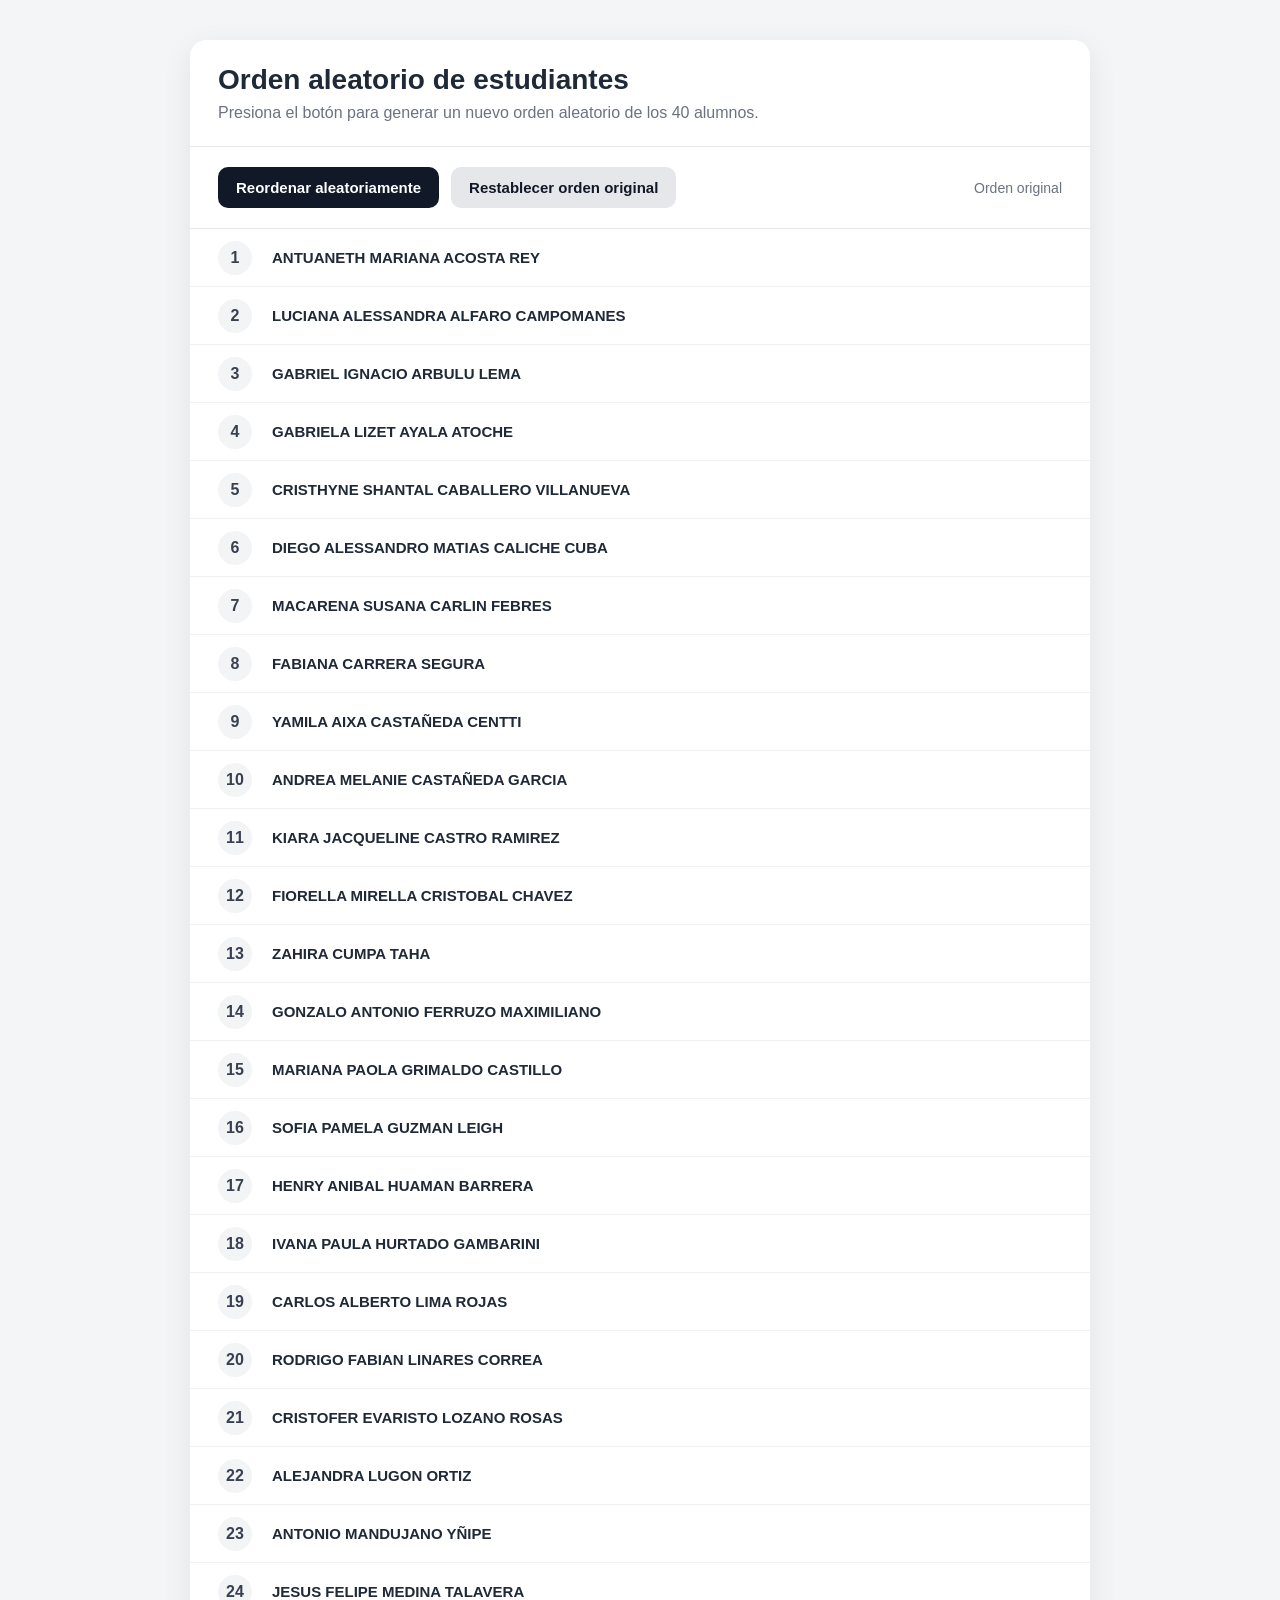
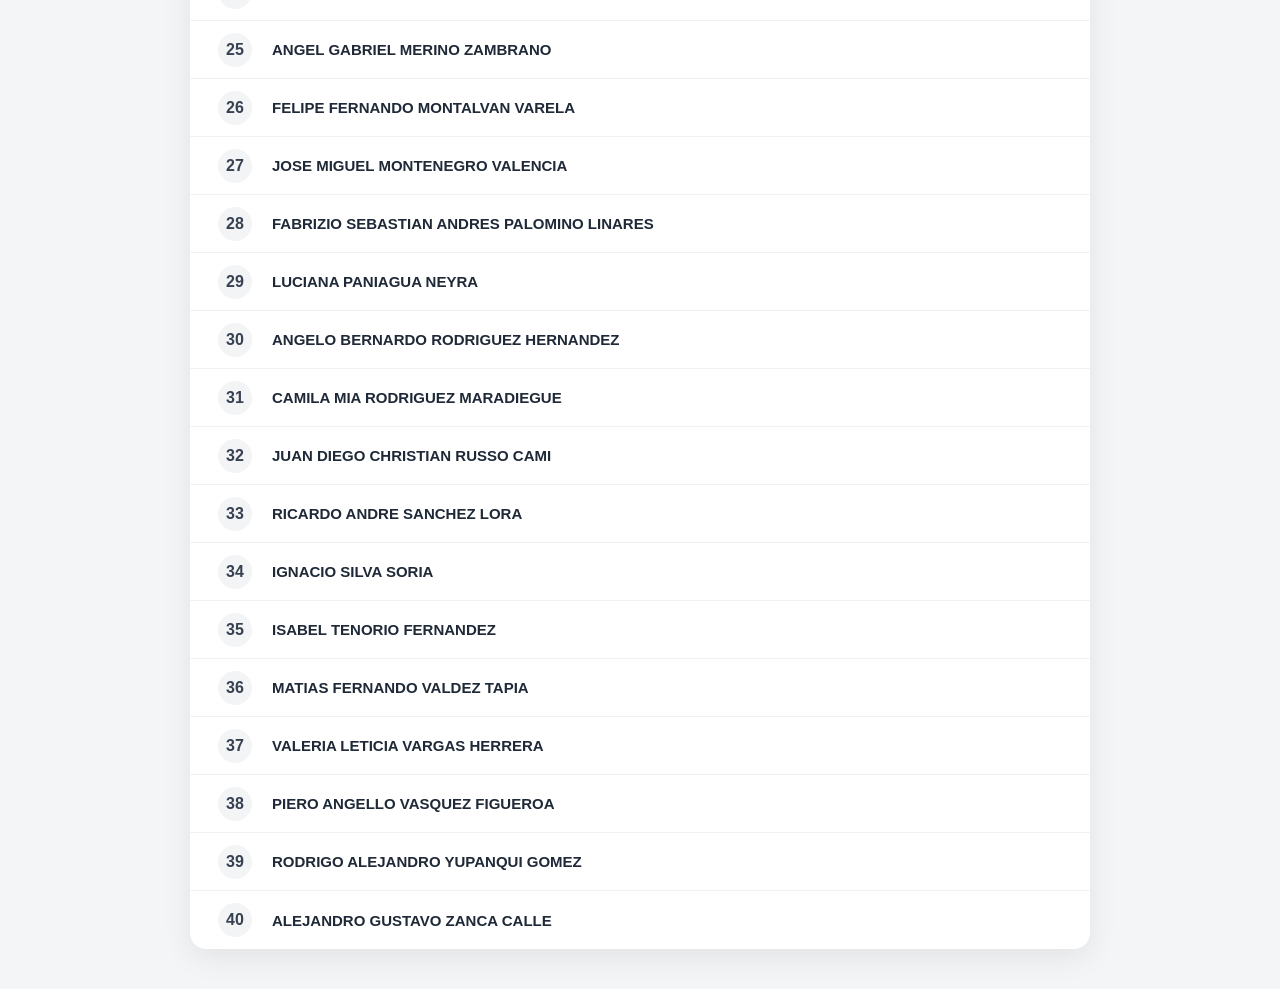
==== index.html @ e8b759d2 "Add files via upload" ====
<!doctype html>
<html lang="es">
<head>
  <meta charset="utf-8" />
  <meta name="viewport" content="width=device-width, initial-scale=1" />
  <title>Orden aleatorio de estudiantes</title>
  <link rel="stylesheet" href="styles.css" />
</head>
<body>
  <main class="container">
    <section class="card">
      <div class="header">
        <h1>Orden aleatorio de estudiantes</h1>
        <p class="subtitle">
          Presiona el botón para generar un nuevo orden aleatorio de los 40 alumnos.
        </p>
      </div>

      <div class="controls">
        <button id="shuffleBtn" type="button">Reordenar aleatoriamente</button>
        <button id="resetBtn" type="button">Restablecer orden original</button>
        <span class="status" id="status">Orden original</span>
      </div>

      <ol id="studentList"></ol>
    </section>
  </main>

  <script src="script.js"></script>
</body>
</html>
---- styles.css ----
* {
  box-sizing: border-box;
}

body {
  margin: 0;
  font-family: Arial, Helvetica, sans-serif;
  background: #f4f5f7;
  color: #1f2937;
}

.container {
  width: min(900px, calc(100% - 32px));
  margin: 40px auto;
}

.card {
  background: #ffffff;
  border-radius: 16px;
  box-shadow: 0 8px 30px rgba(0, 0, 0, 0.08);
  overflow: hidden;
}

.header {
  padding: 24px 28px;
  border-bottom: 1px solid #e5e7eb;
}

h1 {
  margin: 0 0 8px;
  font-size: 28px;
}

.subtitle {
  margin: 0;
  color: #6b7280;
}

.controls {
  display: flex;
  gap: 12px;
  flex-wrap: wrap;
  padding: 20px 28px;
  border-bottom: 1px solid #e5e7eb;
}

button {
  border: 0;
  border-radius: 10px;
  padding: 12px 18px;
  font-size: 15px;
  font-weight: 700;
  cursor: pointer;
}

#shuffleBtn {
  background: #111827;
  color: white;
}

#resetBtn {
  background: #e5e7eb;
  color: #111827;
}

button:hover {
  filter: brightness(0.96);
}

button:active {
  transform: translateY(1px);
}

.status {
  margin-left: auto;
  align-self: center;
  color: #6b7280;
  font-size: 14px;
}

ol {
  list-style: none;
  margin: 0;
  padding: 0;
}

li {
  display: grid;
  grid-template-columns: 54px 1fr;
  align-items: center;
  min-height: 58px;
  padding: 8px 28px;
  border-bottom: 1px solid #f0f1f3;
}

li:last-child {
  border-bottom: 0;
}

.number {
  width: 34px;
  height: 34px;
  display: grid;
  place-items: center;
  border-radius: 50%;
  background: #f3f4f6;
  font-weight: 700;
  color: #374151;
}

.name {
  font-size: 15px;
  font-weight: 600;
}

@media (max-width: 600px) {
  .container {
    width: min(100% - 20px, 900px);
    margin: 16px auto;
  }

  .header,
  .controls {
    padding-left: 18px;
    padding-right: 18px;
  }

  h1 {
    font-size: 23px;
  }

  li {
    padding-left: 18px;
    padding-right: 18px;
    grid-template-columns: 46px 1fr;
  }

  .status {
    width: 100%;
    margin-left: 0;
  }
}
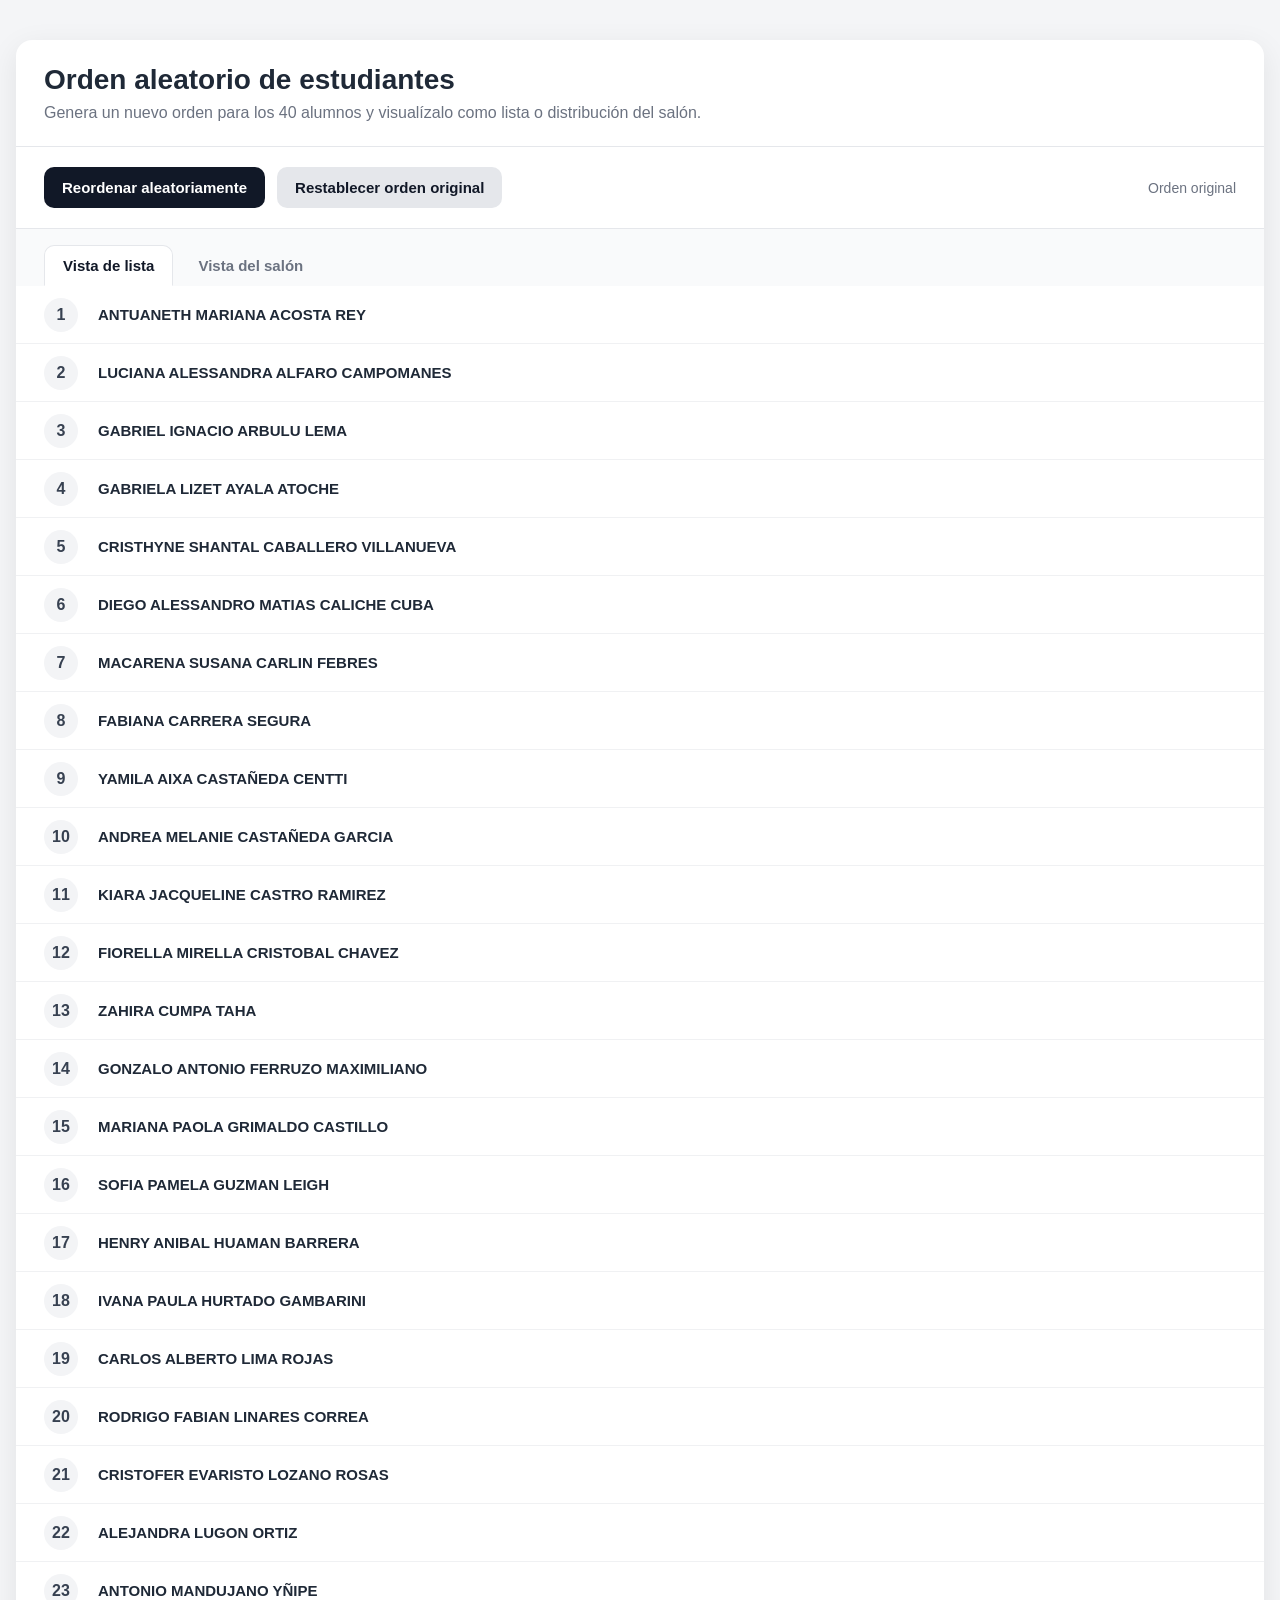
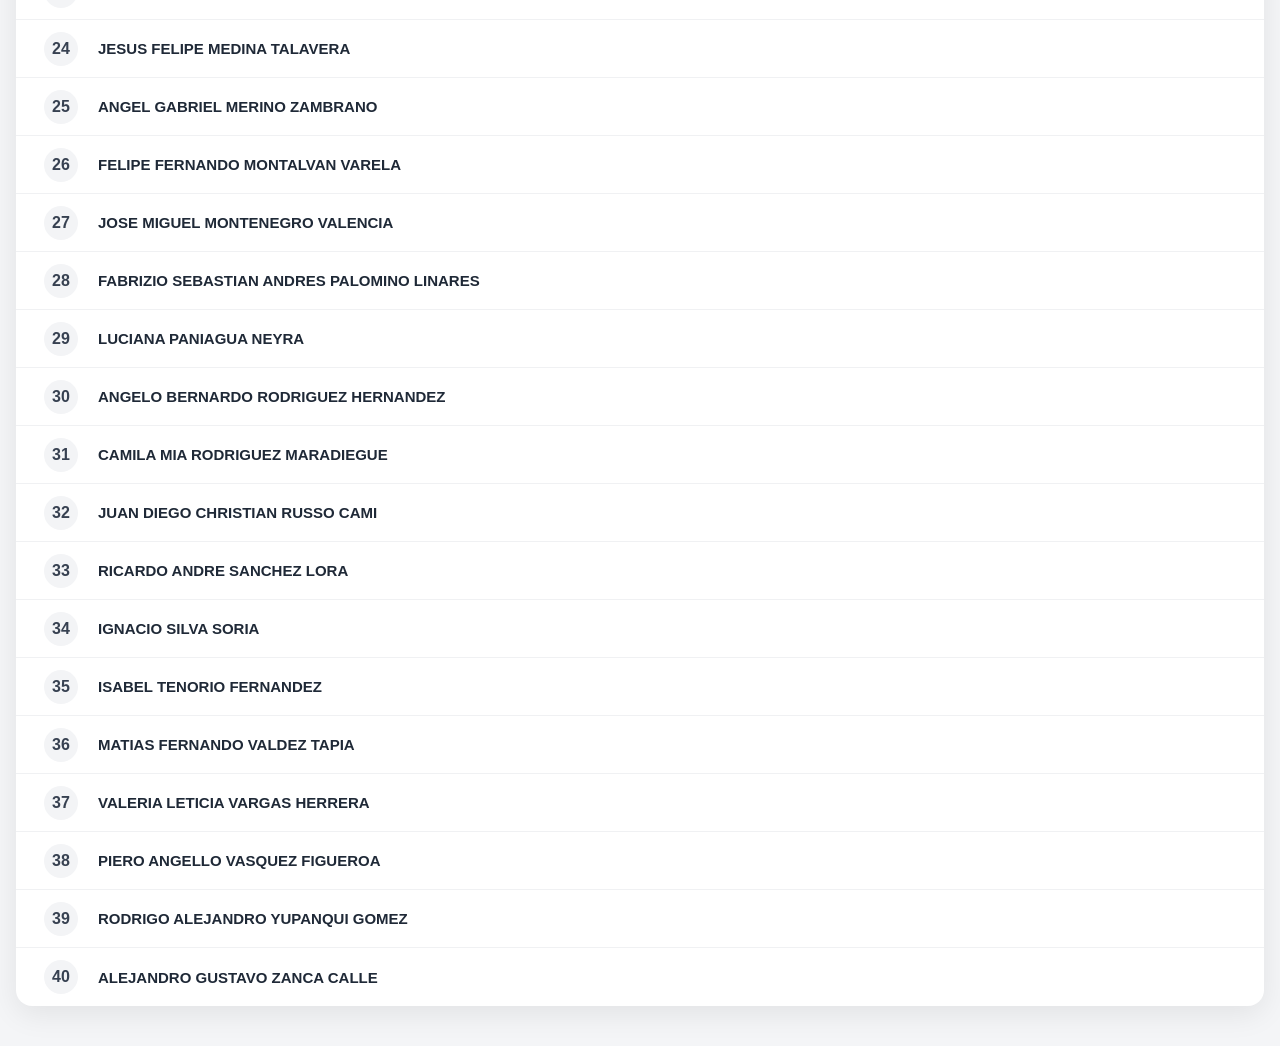
==== commit f4a930ca: "Add files via upload" ====
--- a/index.html
+++ b/index.html
@@ -1,31 +1,86 @@
-<!doctype html>
-<html lang="es">
-<head>
-  <meta charset="utf-8" />
-  <meta name="viewport" content="width=device-width, initial-scale=1" />
-  <title>Orden aleatorio de estudiantes</title>
-  <link rel="stylesheet" href="styles.css" />
-</head>
-<body>
-  <main class="container">
-    <section class="card">
-      <div class="header">
-        <h1>Orden aleatorio de estudiantes</h1>
-        <p class="subtitle">
-          Presiona el botón para generar un nuevo orden aleatorio de los 40 alumnos.
-        </p>
-      </div>
-
-      <div class="controls">
-        <button id="shuffleBtn" type="button">Reordenar aleatoriamente</button>
-        <button id="resetBtn" type="button">Restablecer orden original</button>
-        <span class="status" id="status">Orden original</span>
-      </div>
-
-      <ol id="studentList"></ol>
-    </section>
-  </main>
-
-  <script src="script.js"></script>
-</body>
-</html>
+<!doctype html>
+<html lang="es">
+<head>
+  <meta charset="utf-8" />
+  <meta name="viewport" content="width=device-width, initial-scale=1" />
+  <title>Orden aleatorio de estudiantes</title>
+  <link rel="stylesheet" href="styles.css" />
+</head>
+<body>
+  <main class="container">
+    <section class="card">
+      <div class="header">
+        <h1>Orden aleatorio de estudiantes</h1>
+        <p class="subtitle">
+          Genera un nuevo orden para los 40 alumnos y visualízalo como lista o
+          distribución del salón.
+        </p>
+      </div>
+
+      <div class="controls">
+        <button id="shuffleBtn" type="button">Reordenar aleatoriamente</button>
+        <button id="resetBtn" type="button">Restablecer orden original</button>
+        <span class="status" id="status" aria-live="polite">Orden original</span>
+      </div>
+
+      <div class="view-switcher" role="tablist" aria-label="Seleccionar vista">
+        <button
+          class="view-tab is-active"
+          id="listTab"
+          type="button"
+          role="tab"
+          aria-selected="true"
+          aria-controls="listView"
+          data-view="listView"
+        >
+          Vista de lista
+        </button>
+        <button
+          class="view-tab"
+          id="classroomTab"
+          type="button"
+          role="tab"
+          aria-selected="false"
+          aria-controls="classroomView"
+          data-view="classroomView"
+          tabindex="-1"
+        >
+          Vista del salón
+        </button>
+      </div>
+
+      <section
+        class="view-panel"
+        id="listView"
+        role="tabpanel"
+        aria-labelledby="listTab"
+      >
+        <ol class="student-list" id="studentList"></ol>
+      </section>
+
+      <section
+        class="view-panel classroom-view"
+        id="classroomView"
+        role="tabpanel"
+        aria-labelledby="classroomTab"
+        hidden
+      >
+        <div class="classroom-front" aria-hidden="true">
+          <span>Pizarra</span>
+          <small>Frente del salón</small>
+        </div>
+        <div class="classroom-scroll">
+          <div
+            class="classroom-layout"
+            id="classroomLayout"
+            aria-label="Distribución de los 40 alumnos en el salón"
+          ></div>
+        </div>
+        <p class="aisle-label" aria-hidden="true">Pasillo central</p>
+      </section>
+    </section>
+  </main>
+
+  <script src="script.js"></script>
+</body>
+</html>
--- a/styles.css
+++ b/styles.css
@@ -1,142 +1,311 @@
-* {
-  box-sizing: border-box;
-}
-
-body {
-  margin: 0;
-  font-family: Arial, Helvetica, sans-serif;
-  background: #f4f5f7;
-  color: #1f2937;
-}
-
-.container {
-  width: min(900px, calc(100% - 32px));
-  margin: 40px auto;
-}
-
-.card {
-  background: #ffffff;
-  border-radius: 16px;
-  box-shadow: 0 8px 30px rgba(0, 0, 0, 0.08);
-  overflow: hidden;
-}
-
-.header {
-  padding: 24px 28px;
-  border-bottom: 1px solid #e5e7eb;
-}
-
-h1 {
-  margin: 0 0 8px;
-  font-size: 28px;
-}
-
-.subtitle {
-  margin: 0;
-  color: #6b7280;
-}
-
-.controls {
-  display: flex;
-  gap: 12px;
-  flex-wrap: wrap;
-  padding: 20px 28px;
-  border-bottom: 1px solid #e5e7eb;
-}
-
-button {
-  border: 0;
-  border-radius: 10px;
-  padding: 12px 18px;
-  font-size: 15px;
-  font-weight: 700;
-  cursor: pointer;
-}
-
-#shuffleBtn {
-  background: #111827;
-  color: white;
-}
-
-#resetBtn {
-  background: #e5e7eb;
-  color: #111827;
-}
-
-button:hover {
-  filter: brightness(0.96);
-}
-
-button:active {
-  transform: translateY(1px);
-}
-
-.status {
-  margin-left: auto;
-  align-self: center;
-  color: #6b7280;
-  font-size: 14px;
-}
-
-ol {
-  list-style: none;
-  margin: 0;
-  padding: 0;
-}
-
-li {
-  display: grid;
-  grid-template-columns: 54px 1fr;
-  align-items: center;
-  min-height: 58px;
-  padding: 8px 28px;
-  border-bottom: 1px solid #f0f1f3;
-}
-
-li:last-child {
-  border-bottom: 0;
-}
-
-.number {
-  width: 34px;
-  height: 34px;
-  display: grid;
-  place-items: center;
-  border-radius: 50%;
-  background: #f3f4f6;
-  font-weight: 700;
-  color: #374151;
-}
-
-.name {
-  font-size: 15px;
-  font-weight: 600;
-}
-
-@media (max-width: 600px) {
-  .container {
-    width: min(100% - 20px, 900px);
-    margin: 16px auto;
-  }
-
-  .header,
-  .controls {
-    padding-left: 18px;
-    padding-right: 18px;
-  }
-
-  h1 {
-    font-size: 23px;
-  }
-
-  li {
-    padding-left: 18px;
-    padding-right: 18px;
-    grid-template-columns: 46px 1fr;
-  }
-
-  .status {
-    width: 100%;
-    margin-left: 0;
-  }
-}
+* {
+  box-sizing: border-box;
+}
+
+body {
+  margin: 0;
+  font-family: Arial, Helvetica, sans-serif;
+  background: #f4f5f7;
+  color: #1f2937;
+}
+
+.container {
+  width: min(1360px, calc(100% - 32px));
+  margin: 40px auto;
+}
+
+.card {
+  background: #ffffff;
+  border-radius: 16px;
+  box-shadow: 0 8px 30px rgba(0, 0, 0, 0.08);
+  overflow: hidden;
+}
+
+.header {
+  padding: 24px 28px;
+  border-bottom: 1px solid #e5e7eb;
+}
+
+h1 {
+  margin: 0 0 8px;
+  font-size: 28px;
+}
+
+.subtitle {
+  margin: 0;
+  color: #6b7280;
+}
+
+.controls {
+  display: flex;
+  gap: 12px;
+  flex-wrap: wrap;
+  padding: 20px 28px;
+  border-bottom: 1px solid #e5e7eb;
+}
+
+button {
+  border: 0;
+  border-radius: 10px;
+  padding: 12px 18px;
+  font-size: 15px;
+  font-weight: 700;
+  cursor: pointer;
+}
+
+#shuffleBtn {
+  background: #111827;
+  color: white;
+}
+
+#resetBtn {
+  background: #e5e7eb;
+  color: #111827;
+}
+
+button:hover {
+  filter: brightness(0.96);
+}
+
+button:active {
+  transform: translateY(1px);
+}
+
+button:focus-visible {
+  outline: 3px solid rgba(37, 99, 235, 0.35);
+  outline-offset: 3px;
+}
+
+.status {
+  margin-left: auto;
+  align-self: center;
+  color: #6b7280;
+  font-size: 14px;
+}
+
+.view-switcher {
+  display: flex;
+  gap: 6px;
+  padding: 16px 28px 0;
+  background: #f9fafb;
+}
+
+.view-tab {
+  position: relative;
+  border: 1px solid transparent;
+  border-radius: 10px 10px 0 0;
+  padding: 11px 18px;
+  background: transparent;
+  color: #6b7280;
+}
+
+.view-tab.is-active {
+  border-color: #e5e7eb;
+  border-bottom-color: #ffffff;
+  background: #ffffff;
+  color: #111827;
+}
+
+.view-panel[hidden] {
+  display: none;
+}
+
+.student-list {
+  list-style: none;
+  margin: 0;
+  padding: 0;
+}
+
+.student-list li {
+  display: grid;
+  grid-template-columns: 54px 1fr;
+  align-items: center;
+  min-height: 58px;
+  padding: 8px 28px;
+  border-bottom: 1px solid #f0f1f3;
+}
+
+.student-list li:last-child {
+  border-bottom: 0;
+}
+
+.number {
+  width: 34px;
+  height: 34px;
+  display: grid;
+  place-items: center;
+  border-radius: 50%;
+  background: #f3f4f6;
+  font-weight: 700;
+  color: #374151;
+}
+
+.name {
+  font-size: 15px;
+  font-weight: 600;
+}
+
+.classroom-view {
+  padding: 28px;
+}
+
+.classroom-front {
+  width: min(560px, 70%);
+  margin: 0 auto 32px;
+  border: 5px solid #374151;
+  border-radius: 8px;
+  padding: 10px 18px;
+  background: #f8fafc;
+  box-shadow: 0 5px 0 #d1d5db;
+  text-align: center;
+}
+
+.classroom-front span,
+.classroom-front small {
+  display: block;
+}
+
+.classroom-front span {
+  color: #111827;
+  font-size: 15px;
+  font-weight: 800;
+  letter-spacing: 0.08em;
+  text-transform: uppercase;
+}
+
+.classroom-front small {
+  margin-top: 2px;
+  color: #6b7280;
+  font-size: 11px;
+}
+
+.classroom-scroll {
+  overflow-x: auto;
+  padding: 4px 4px 12px;
+  scrollbar-color: #cbd5e1 transparent;
+}
+
+.classroom-layout {
+  display: grid;
+  grid-template-columns: repeat(2, minmax(540px, 1fr));
+  gap: clamp(44px, 6vw, 88px);
+  min-width: 1130px;
+  max-width: 1260px;
+  margin: 0 auto;
+}
+
+.seat-block {
+  display: grid;
+  grid-template-columns: repeat(5, minmax(0, 1fr));
+  gap: 14px;
+}
+
+.seat {
+  position: relative;
+  display: flex;
+  aspect-ratio: 1;
+  align-items: center;
+  justify-content: center;
+  overflow: hidden;
+  border: 2px solid #dbe3ee;
+  border-radius: 12px;
+  padding: 24px 8px 10px;
+  background: linear-gradient(145deg, #ffffff, #f1f5f9);
+  box-shadow: 0 4px 10px rgba(15, 23, 42, 0.07);
+  text-align: center;
+}
+
+.seat-number {
+  position: absolute;
+  top: 7px;
+  left: 8px;
+  display: grid;
+  width: 21px;
+  height: 21px;
+  place-items: center;
+  border-radius: 6px;
+  background: #111827;
+  color: #ffffff;
+  font-size: 10px;
+  font-weight: 800;
+}
+
+.seat-name {
+  display: -webkit-box;
+  overflow: hidden;
+  color: #334155;
+  font-size: 11px;
+  font-weight: 700;
+  line-height: 1.25;
+  overflow-wrap: anywhere;
+  -webkit-box-orient: vertical;
+  -webkit-line-clamp: 4;
+}
+
+.aisle-label {
+  margin: 8px 0 0;
+  color: #94a3b8;
+  font-size: 11px;
+  font-weight: 700;
+  letter-spacing: 0.12em;
+  text-align: center;
+  text-transform: uppercase;
+}
+
+@media (max-width: 600px) {
+  .container {
+    width: calc(100% - 20px);
+    margin: 16px auto;
+  }
+
+  .header,
+  .controls,
+  .view-switcher {
+    padding-left: 18px;
+    padding-right: 18px;
+  }
+
+  h1 {
+    font-size: 23px;
+  }
+
+  .student-list li {
+    padding-left: 18px;
+    padding-right: 18px;
+    grid-template-columns: 46px 1fr;
+  }
+
+  .status {
+    width: 100%;
+    margin-left: 0;
+  }
+
+  .view-switcher {
+    overflow-x: auto;
+  }
+
+  .view-tab {
+    flex: 1 0 auto;
+    padding-right: 14px;
+    padding-left: 14px;
+  }
+
+  .classroom-view {
+    padding: 22px 12px;
+  }
+
+  .classroom-front {
+    width: 80%;
+    margin-bottom: 24px;
+  }
+
+  .classroom-layout {
+    grid-template-columns: repeat(2, 460px);
+    gap: 42px;
+    min-width: 962px;
+  }
+
+  .seat-block {
+    gap: 10px;
+  }
+}
